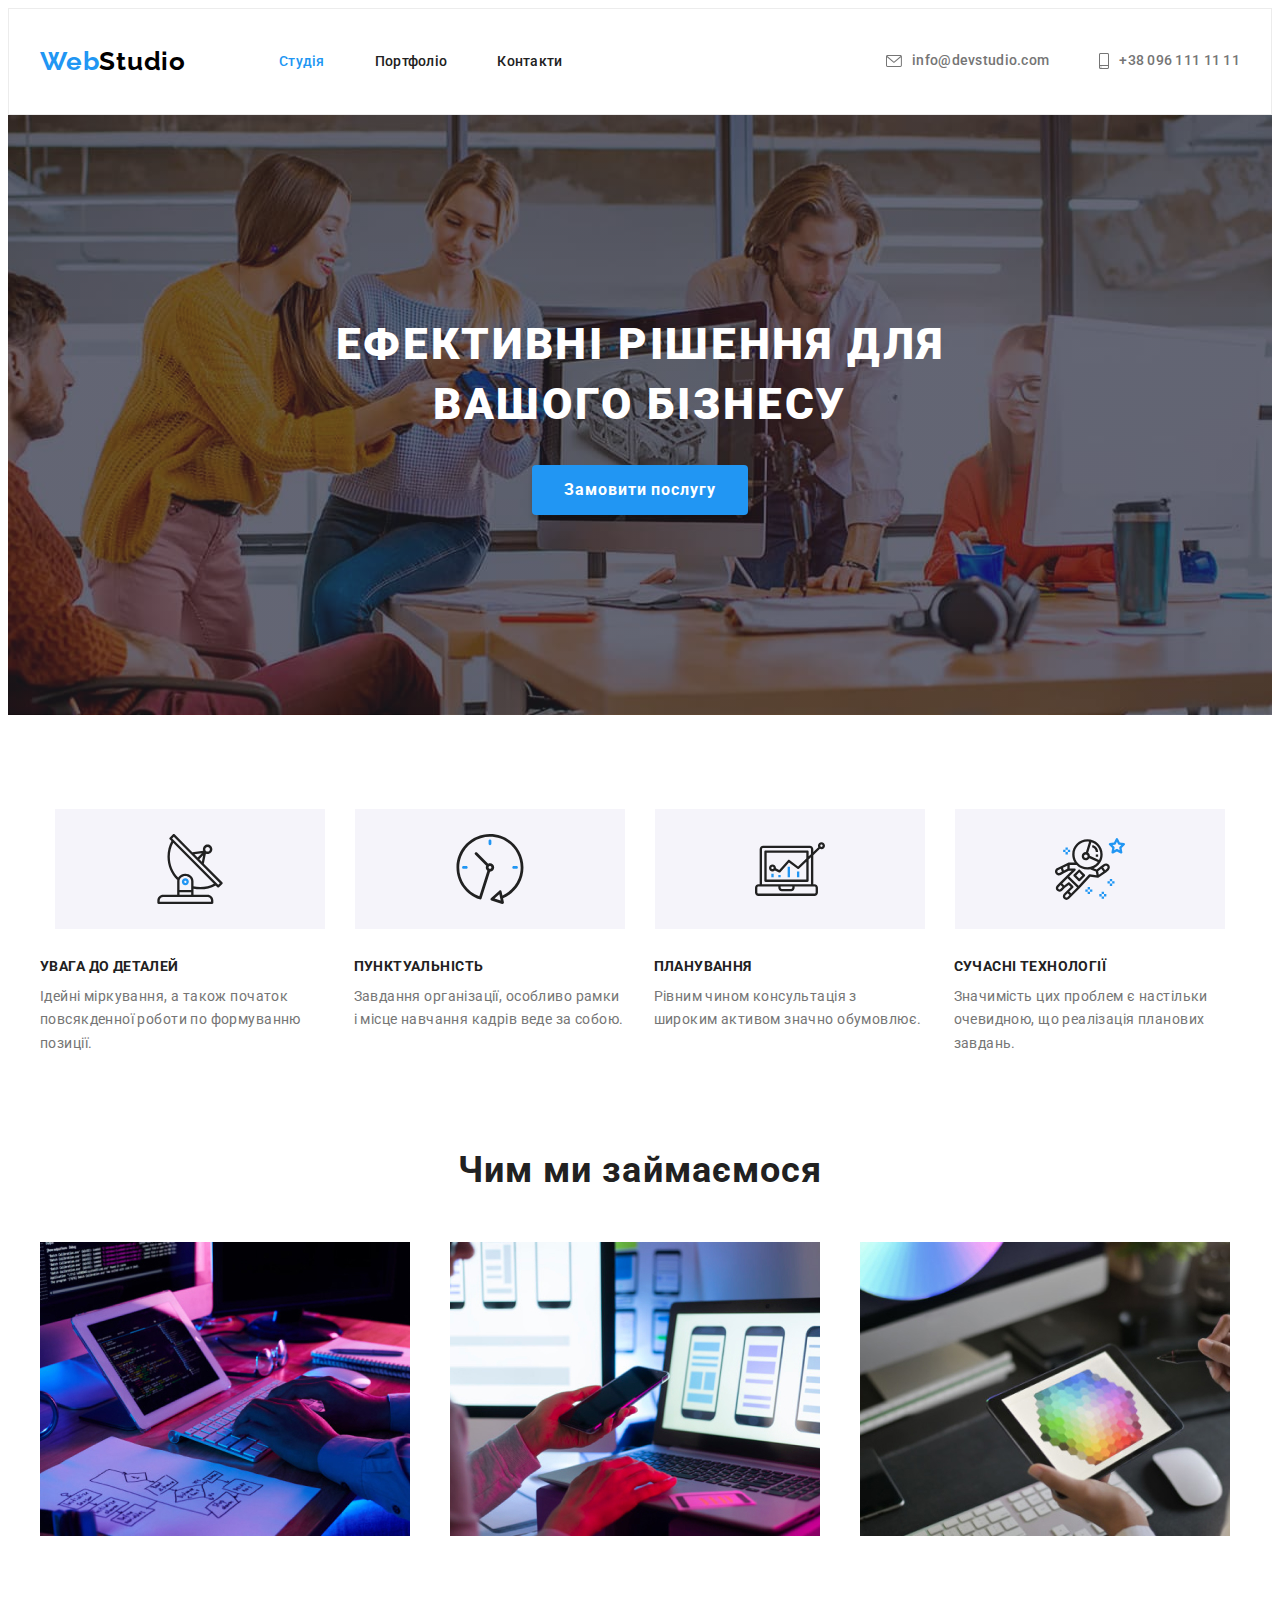
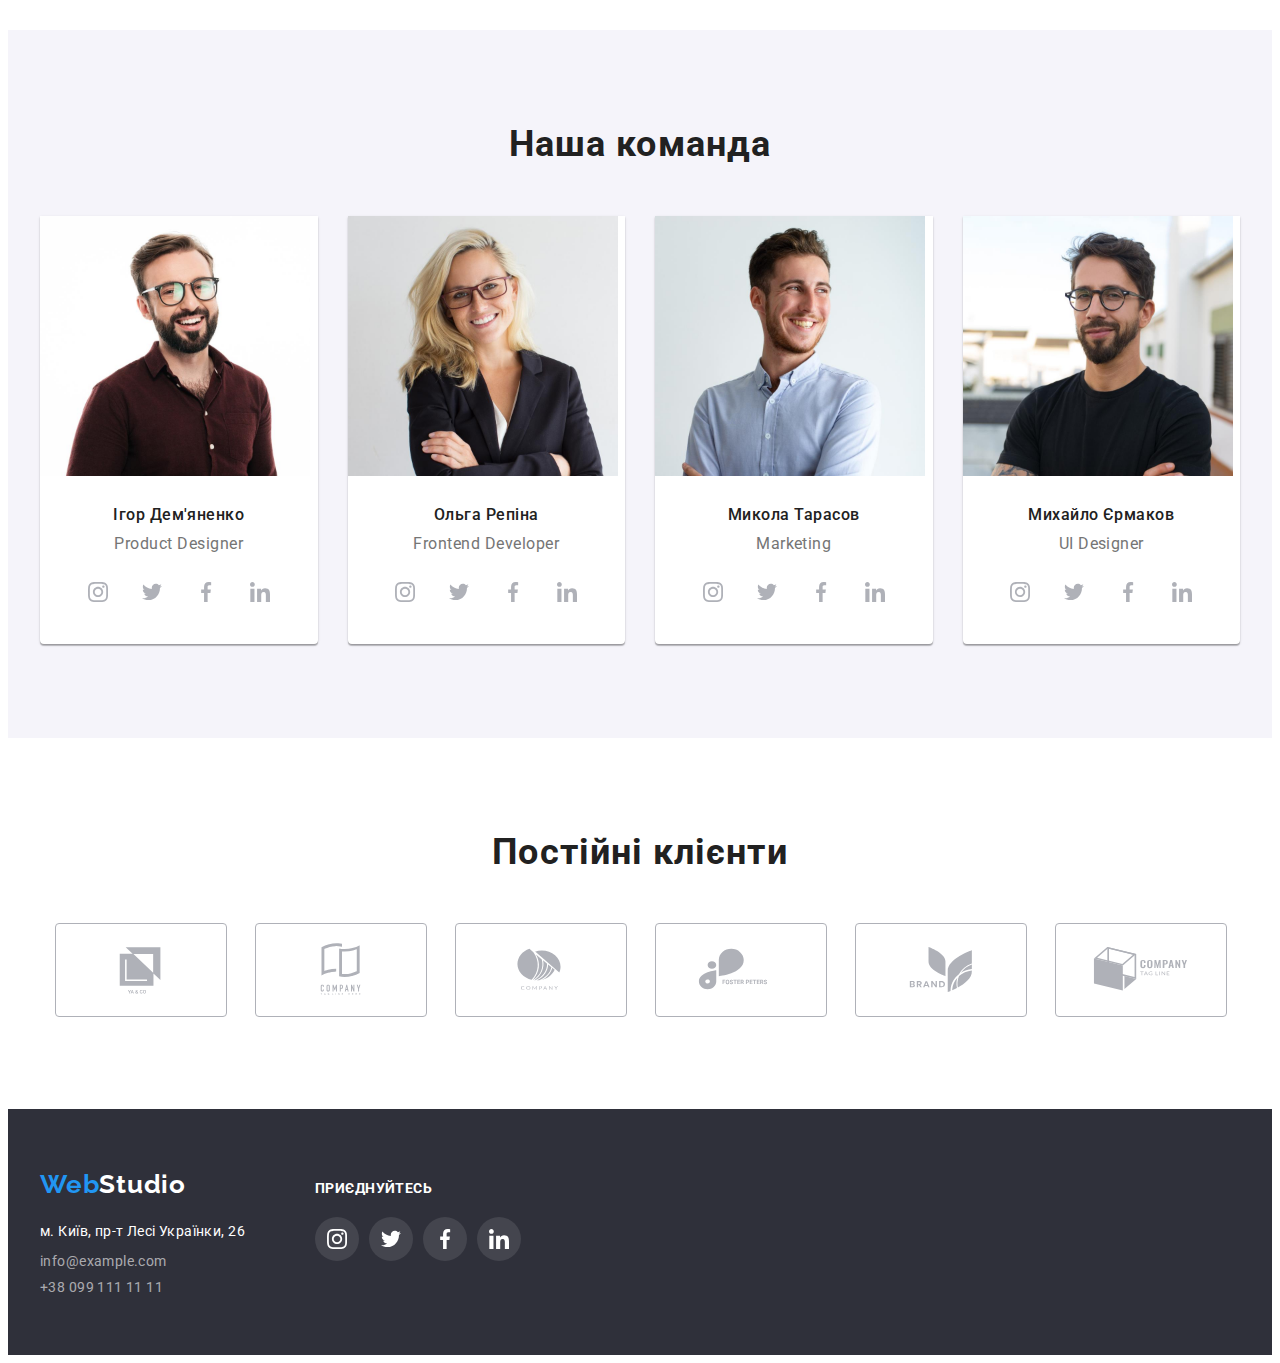
==== index.html @ 76aff952 "add files" ====
<!DOCTYPE html>
<html lang="uk">
  <head>
    <meta charset="UTF-8" />
    <meta http-equiv="X-UA-Compatible" content="IE=edge" />
    <meta name="viewport" content="width=device-width, initial-scale=1.0" />
    <link rel="preconnect" href="https://fonts.googleapis.com" />
    <link rel="preconnect" href="https://fonts.gstatic.com" crossorigin />
    <link
      href="https://fonts.googleapis.com/css2?family=Raleway:wght@700&family=Roboto:wght@400;500;700;900&display=swap"
      rel="stylesheet"
    />
    <link
      rel="stylesheet"
      href="https://cdnjs.cloudflare.com/ajax/libs/modern-normalize/1.1.0/modern-normalize.min.css"
      integrity="sha512-wpPYUAdjBVSE4KJnH1VR1HeZfpl1ub8YT/NKx4PuQ5NmX2tKuGu6U/JRp5y+Y8XG2tV+wKQpNHVUX03MfMFn9Q=="
      crossorigin="anonymous"
      referrerpolicy="no-referrer"
    />
    <link rel="stylesheet" href="./css/styles.css" />
    <title>WebStudio</title>
  </head>
  <body>
    <!-- Header -->
    <header class="header">
      <div class="container">
        <a href="./index.html" lang="en" class="logo link"
          >Web<span class="header-studio">Studio</span></a
        >
        <nav class="header-nav">
          <ul class="nav-list list">
            <li class="nav-item"><a class="nav-link current link" href="">Студія</a></li>
            <li class="nav-item"><a class="nav-link link" href="./portfolio.html">Портфоліо</a></li>
            <li class="nav-item"><a class="nav-link link" href="">Контакти</a></li>
          </ul>
        </nav>

        <ul class="header-list list">
          <li class="header-item">
            <a class="header-contact link" href="mailto:info@devstudio.com">
              <svg class="contact-icon" width="16" height="12">
                <use href="./img/symbol-defs.svg#icon-envelope"></use>
              </svg>
              info@devstudio.com</a
            >
          </li>
          <li class="header-item">
            <a class="header-contact link" href="tel:+380961111111">
              <svg class="contact-icon" width="10" height="16">
                <use href="./img/symbol-defs.svg#icon-smartphone"></use>
              </svg>
              +38 096 111 11 11</a
            >
          </li>
        </ul>
      </div>
    </header>

    <main>
      <!-- Hero -->
      <section class="hero section">
        <div class="container">
          <h1 class="hero-title">Ефективні рішення для вашого бізнесу</h1>
          <button type="button" class="hero-btn">Замовити послугу</button>
        </div>
      </section>

      <!-- Benefits -->
      <section class="benefits section">
        <div class="container">
          <h2 class="benefits-title visually-hidden">Переваги</h2>
          <ul class="benefits-icon-list list">
            <li class="benefits-icon-item">
              <svg class="icon-benefits" width="70" height="70">
                <use href="./img/symbol-defs.svg#icon-antenna"></use>
              </svg>
            </li>
            <li class="benefits-icon-item">
              <svg class="icon-benefits" width="70" height="70">
                <use href="./img/symbol-defs.svg#icon-clock"></use>
              </svg>
            </li>
            <li class="benefits-icon-item">
              <svg class="icon-benefits" width="70" height="70">
                <use href="./img/symbol-defs.svg#icon-diagram"></use>
              </svg>
            </li>
            <li class="benefits-icon-item">
              <svg class="icon-benefits" width="70" height="70">
                <use href="./img/symbol-defs.svg#icon-astronaut"></use>
              </svg>
            </li>
          </ul>
          <ul class="benefits-list list">
            <li class="benefits-item">
              <h3 class="benefits-subtitle">Увага до деталей</h3>
              <p class="benefits-text">
                Ідейні міркування, а також початок повсякденної роботи по формуванню позиції.
              </p>
            </li>
            <li class="benefits-item">
              <h3 class="benefits-subtitle">Пунктуальність</h3>
              <p class="benefits-text">
                Завдання організації, особливо рамки і місце навчання кадрів веде за собою.
              </p>
            </li>
            <li class="benefits-item">
              <h3 class="benefits-subtitle">Планування</h3>
              <p class="benefits-text">
                Рівним чином консультація з широким активом значно обумовлює.
              </p>
            </li>
            <li class="benefits-item">
              <h3 class="benefits-subtitle">Сучасні технології</h3>
              <p class="benefits-text">
                Значимість цих проблем є настільки очевидною, що реалізація планових завдань.
              </p>
            </li>
          </ul>
        </div>
      </section>

      <!-- Works -->
      <section class="works section">
        <div class="container">
          <h2 class="works-title">Чим ми займаємося</h2>
          <ul class="works-list list">
            <li class="works-item">
              <img
                class="works-image"
                src="./img/img.jpg"
                alt="розробка програмного забезпечення"
                width="370"
              />
            </li>
            <li class="works-item">
              <img
                class="works-image"
                src="./img/img(1).jpg"
                alt="тестування мобільного додатку"
                width="370"
              />
            </li>
            <li class="works-item">
              <img
                class="works-image"
                src="./img/img(2).jpg"
                alt="робота з палітрою кольорів"
                width="370"
              />
            </li>
          </ul>
        </div>
      </section>

      <!-- Team -->
      <section class="team section">
        <div class="container">
          <h2 class="team-title">Наша команда</h2>
          <ul class="team-list list">
            <li class="team-item">
              <img class="team-image" src="./img/team1.jpg" alt="Product Designer" width="270" />
              <div class="team-container">
                <h3 class="team-subtitle">Ігор Дем'яненко</h3>
                <p class="team-text" lang="en">Product Designer</p>
                <ul class="team-social-list list">
                  <li class="team-social-items">
                    <a href="" class="social-icon-link link">
                      <svg class="social-icon" width="20" height="20">
                        <use href="./img/symbol-defs.svg#icon-instagram"></use>
                      </svg>
                    </a>
                  </li>
                  <li class="team-social-items">
                    <a href="" class="social-icon-link link">
                      <svg class="social-icon" width="20" height="20">
                        <use href="./img/symbol-defs.svg#icon-twitter"></use>
                      </svg>
                    </a>
                  </li>
                  <li class="team-social-items">
                    <a href="" class="social-icon-link link">
                      <svg class="social-icon" width="20" height="20">
                        <use href="./img/symbol-defs.svg#icon-facebook"></use>
                      </svg>
                    </a>
                  </li>
                  <li class="team-social-items">
                    <a href="" class="social-icon-link link">
                      <svg class="social-icon" width="20" height="20">
                        <use href="./img/symbol-defs.svg#icon-linkedin"></use>
                      </svg>
                    </a>
                  </li>
                </ul>
              </div>
            </li>
            <li class="team-item">
              <img class="team-image" src="./img/team2.jpg" alt="Frontend Developer" width="270" />
              <div class="team-container">
                <h3 class="team-subtitle">Ольга Репіна</h3>
                <p class="team-text" lang="en">Frontend Developer</p>
                <ul class="team-social-list list">
                  <li class="team-social-items">
                    <a href="" class="social-icon-link link">
                      <svg class="social-icon" width="20" height="20">
                        <use href="./img/symbol-defs.svg#icon-instagram"></use>
                      </svg>
                    </a>
                  </li>
                  <li class="team-social-items">
                    <a href="" class="social-icon-link link">
                      <svg class="social-icon" width="20" height="20">
                        <use href="./img/symbol-defs.svg#icon-twitter"></use>
                      </svg>
                    </a>
                  </li>
                  <li class="team-social-items">
                    <a href="" class="social-icon-link link">
                      <svg class="social-icon" width="20" height="20">
                        <use href="./img/symbol-defs.svg#icon-facebook"></use>
                      </svg>
                    </a>
                  </li>
                  <li class="team-social-items">
                    <a href="" class="social-icon-link link">
                      <svg class="social-icon" width="20" height="20">
                        <use href="./img/symbol-defs.svg#icon-linkedin"></use>
                      </svg>
                    </a>
                  </li>
                </ul>
              </div>
            </li>
            <li class="team-item">
              <img class="team-image" src="./img/team3.jpg" alt="Marketing" width="270" />
              <div class="team-container">
                <h3 class="team-subtitle">Микола Тарасов</h3>
                <p class="team-text" lang="en">Marketing</p>
                <ul class="team-social-list list">
                  <li class="team-social-items">
                    <a href="" class="social-icon-link link">
                      <svg class="social-icon" width="20" height="20">
                        <use href="./img/symbol-defs.svg#icon-instagram"></use>
                      </svg>
                    </a>
                  </li>
                  <li class="team-social-items">
                    <a href="" class="social-icon-link link">
                      <svg class="social-icon" width="20" height="20">
                        <use href="./img/symbol-defs.svg#icon-twitter"></use>
                      </svg>
                    </a>
                  </li>
                  <li class="team-social-items">
                    <a href="" class="social-icon-link link">
                      <svg class="social-icon" width="20" height="20">
                        <use href="./img/symbol-defs.svg#icon-facebook"></use>
                      </svg>
                    </a>
                  </li>
                  <li class="team-social-items">
                    <a href="" class="social-icon-link link">
                      <svg class="social-icon" width="20" height="20">
                        <use href="./img/symbol-defs.svg#icon-linkedin"></use>
                      </svg>
                    </a>
                  </li>
                </ul>
              </div>
            </li>
            <li class="team-item">
              <img class="team-image" src="./img/team4.jpg" alt="UI Designer" width="270" />
              <div class="team-container">
                <h3 class="team-subtitle">Михайло Єрмаков</h3>
                <p class="team-text" lang="en">UI Designer</p>
                <ul class="team-social-list list">
                  <li class="team-social-items">
                    <a href="" class="social-icon-link link">
                      <svg class="social-icon" width="20" height="20">
                        <use href="./img/symbol-defs.svg#icon-instagram"></use>
                      </svg>
                    </a>
                  </li>
                  <li class="team-social-items">
                    <a href="" class="social-icon-link link">
                      <svg class="social-icon" width="20" height="20">
                        <use href="./img/symbol-defs.svg#icon-twitter"></use>
                      </svg>
                    </a>
                  </li>
                  <li class="team-social-items">
                    <a href="" class="social-icon-link link">
                      <svg class="social-icon" width="20" height="20">
                        <use href="./img/symbol-defs.svg#icon-facebook"></use>
                      </svg>
                    </a>
                  </li>
                  <li class="team-social-items">
                    <a href="" class="social-icon-link link">
                      <svg class="social-icon" width="20" height="20">
                        <use href="./img/symbol-defs.svg#icon-linkedin"></use>
                      </svg>
                    </a>
                  </li>
                </ul>
              </div>
            </li>
          </ul>
        </div>
      </section>
    </main>

    <section class="clients section">
      <div class="container">
        <h2 class="clients-title">Постійні клієнти</h2>
        <ul class="clients-icon-list list">
          <li class="clients-icon-item">
            <a href="" class="clients-icon-link link">
              <svg class="icon-clients" width="106" height="60">
                <use href="./img/symbol-defs.svg#icon-company1"></use>
              </svg>
            </a>
          </li>
          <li class="clients-icon-item">
            <a href="" class="clients-icon-link link">
              <svg class="icon-clients" width="106" height="60">
                <use href="./img/symbol-defs.svg#icon-company2"></use>
              </svg>
            </a>
          </li>
          <li class="clients-icon-item">
            <a href="" class="clients-icon-link link">
              <svg class="icon-clients" width="106" height="60">
                <use href="./img/symbol-defs.svg#icon-company3"></use></svg
            ></a>
          </li>
          <li class="clients-icon-item">
            <a href="" class="clients-icon-link link"
              ><svg class="icon-clients" width="106" height="60">
                <use href="./img/symbol-defs.svg#icon-company4"></use></svg
            ></a>
          </li>
          <li class="clients-icon-item">
            <a href="" class="clients-icon-link link"
              ><svg class="icon-clients" width="106" height="60">
                <use href="./img/symbol-defs.svg#icon-company5"></use></svg
            ></a>
          </li>
          <li class="clients-icon-item">
            <a href="" class="clients-icon-link link"
              ><svg class="icon-clients" width="106" height="60">
                <use href="./img/symbol-defs.svg#icon-company6"></use></svg
            ></a>
          </li>
        </ul>
      </div>
    </section>

    <!-- Footer -->
    <footer class="footer">
      <div class="footer-container container">
        <div>
          <a class="logo footer-logo link" href="./index.html"
            >Web<span class="footer-studio">Studio</span></a
          >
          <address class="footer-address">
            <ul class="footel-list list">
              <li class="footer-item">
                <a
                  class="footer-link link"
                  href="https://www.google.com/maps/place/бульвар+Лесі+Українки,+26,+Київ,+02000/@50.427353,30.5411324,16z/"
                  target="_blank"
                  rel="nofollow noopener noreferrer"
                  >м. Київ, пр-т Лесі Українки, 26</a
                >
              </li>
              <li class="footer-item">
                <a class="footer-mail link" href="mailto:info@example.com">info@example.com</a>
              </li>
              <li class="footer-item">
                <a class="footer-tel link" href="tel:+380991111111">+38 099 111 11 11</a>
              </li>
            </ul>
          </address>
        </div>
        <div class="join-container">
          <p class="join-title">Приєднуйтесь</p>
          <ul class="join-social-list list">
            <li class="join-social-item">
              <a href="" class="join-icon-link link"
                ><svg class="social-icon" width="20" height="20">
                  <use href="./img/symbol-defs.svg#icon-instagram"></use></svg
              ></a>
            </li>
            <li class="join-social-item">
              <a href="" class="join-icon-link link"
                ><svg class="social-icon" width="20" height="20">
                  <use href="./img/symbol-defs.svg#icon-twitter"></use></svg
              ></a>
            </li>
            <li class="join-social-item">
              <a href="" class="join-icon-link link"
                ><svg class="social-icon" width="20" height="20">
                  <use href="./img/symbol-defs.svg#icon-facebook"></use></svg
              ></a>
            </li>
            <li class="join-social-item">
              <a href="" class="join-icon-link link"
                ><svg class="social-icon" width="20" height="20">
                  <use href="./img/symbol-defs.svg#icon-linkedin"></use></svg
              ></a>
            </li>
          </ul>
        </div>
      </div>
    </footer>
  </body>
</html>
---- css/styles.css ----
/* ------Змінні------- */

:root {
  --main-color: #212121;
  --secondary-color: #ffffff;
  --accent-color: #2196f3;
  --text-color: #757575;
  --secondary-background-color: #f5f4fa;
}

p,
h1,
h2,
h3,
h4,
h5,
h6 {
  margin: 0;
}

ul {
  margin: 0;
  padding-left: 0;
}

img {
  display: block;
}

body {
  font-family: 'Roboto', sans-serif;
  color: var(--main-color);
  background-color: var(--secondary-color);
}

.section {
  padding-top: 94px;
  padding-bottom: 94px;
}

.container {
  width: 1200px;
  margin: 0 auto;
  padding-left: 15px;
  padding-right: 15px;
}

.list {
  list-style: none;
}

.link {
  text-decoration: none;
}

.visually-hidden {
  position: absolute;
  width: 1px;
  height: 1px;
  margin: -1px;
  border: 0;
  padding: 0;
  white-space: nowrap;
  clip-path: inset(100%);
  clip: rect(0 0 0 0);
  overflow: hidden;
}

/* --------Header --------*/

.header {
  padding-top: 24px;
  padding-bottom: 25px;
  border: 1px solid #ececec;
}

.header .container {
  display: flex;
  align-items: center;
}

.nav-list {
  display: flex;
  margin-left: 93px;
}

.nav-item:not(:last-child) {
  margin-right: 50px;
}

.header-list {
  display: flex;
  margin-left: auto;
}

.logo {
  font-family: 'Raleway';
  font-weight: 700;
  font-size: 26px;
  line-height: 1.19;
  letter-spacing: 0.03em;
  color: var(--accent-color);
}

.header-studio {
  color: #000000;
}

.nav-link {
  font-weight: 500;
  font-size: 14px;
  line-height: 1.4;
  letter-spacing: 0.02em;
  color: var(--main-color);
  padding-top: 20px;
  padding-bottom: 20px;
}

.header-contact {
  font-weight: 500;
  font-size: 14px;
  line-height: 1.14;
  letter-spacing: 0.02em;
  color: var(--text-color);
  display: flex;
  align-items: center;
  padding-top: 20px;
  padding-bottom: 20px;
}

.contact-icon {
  margin-right: 10px;
  fill: currentColor;
}

.header-item + .header-item {
  margin-left: 50px;
}

.nav-link:hover,
.nav-link:focus,
.header-contact:hover,
.header-contact:focus {
  color: var(--accent-color);
}

.current {
  color: var(--accent-color);
}

/* -------Hero-------- */

.hero {
  background-color: #1d1d22;
  max-width: 1600px;
  margin: 0 auto;
  padding-top: 200px;
  padding-bottom: 200px;
  text-align: center;
  background-image: linear-gradient(rgba(47, 48, 58, 0.4), rgba(47, 48, 58, 0.4)),
    url(../img/bghero.jpg);
  background-position: center;
  background-repeat: no-repeat;
}

.hero-title {
  width: 696px;
  font-weight: 900;
  font-size: 44px;
  line-height: 1.36;
  letter-spacing: 0.06em;
  text-transform: uppercase;
  text-align: center;
  color: var(--secondary-color);
  margin-bottom: 30px;
  margin-right: auto;
  margin-left: auto;
}

.hero-btn {
  min-width: 200px;
  font-family: inherit;
  font-weight: 700;
  font-size: 16px;
  line-height: 1.87;
  color: var(--secondary-color);
  background-color: var(--accent-color);
  letter-spacing: 0.06em;
  cursor: pointer;
  padding: 10px 32px;
  border: transparent;
  box-shadow: 0px 4px 4px rgba(0, 0, 0, 0.15);
  border-radius: 4px;
}

.hero-btn:hover,
.hero-btn:focus {
  background-color: #188ce8;
}

/* -------Benefits------- */

.benefits-icon-list {
  display: flex;
  justify-content: center;
  margin-bottom: 30px;
}

.benefits-icon-item {
  width: 270px;
  height: 120px;
  background-color: var(--secondary-background-color);
  margin-right: 30px;
  display: flex;
  justify-content: center;
  align-items: center;
}

.benefits-icon-item:last-child {
  margin-right: 0;
}

.benefits-list {
  display: flex;
}

.benefits-item:not(:last-child) {
  margin-right: 30px;
  min-width: 270px;
}

.benefits-subtitle {
  font-weight: 700;
  font-size: 14px;
  line-height: 1.14;
  letter-spacing: 0.03em;
  text-transform: uppercase;
  margin-bottom: 10px;
}

.benefits-text {
  font-size: 14px;
  line-height: 1.71;
  letter-spacing: 0.03em;
  color: var(--text-color);
}

/* -------Works------- */

.works {
  padding-top: 0;
}

.works-title {
  font-weight: 700;
  font-size: 36px;
  line-height: 1.16;
  letter-spacing: 0.03em;
  margin-bottom: 50px;
  text-align: center;
}

.works-list {
  display: flex;
  margin-right: -30px;
}

.works-item {
  width: calc((100% - 60px) / 3);
  margin-right: 30px;
}

/* -------Team-------- */

.team {
  background-color: var(--secondary-background-color);
}

.team-list {
  display: flex;
  margin-right: -30px;
}

.team-item {
  background-color: var(--secondary-color);
  width: calc((100% - 90px) / 4);
  margin-right: 30px;
  box-shadow: 0px 1px 3px rgba(0, 0, 0, 0.12), 0px 1px 1px rgba(0, 0, 0, 0.14),
    0px 2px 1px rgba(0, 0, 0, 0.2);
  border-radius: 0px 0px 4px 4px;
}

.team-title {
  font-weight: 700;
  font-size: 36px;
  line-height: 1.16;
  letter-spacing: 0.03em;
  margin-bottom: 50px;
  text-align: center;
}

.team-container {
  padding-top: 30px;
  padding-bottom: 30px;
  text-align: center;
}

.team-subtitle {
  font-weight: 500;
  font-size: 16px;
  line-height: 1.18;
  letter-spacing: 0.03em;
  margin-bottom: 10px;
}

.team-text {
  font-size: 16px;
  line-height: 1.18;
  letter-spacing: 0.03em;
  color: var(--text-color);
  margin-bottom: 16px;
}

.team-social-list {
  display: flex;
  justify-content: center;
}

.team-social-items {
  width: 44px;
  height: 44px;
  margin-right: 10px;
}

.team-social-items:last-child {
  margin-right: 0;
}

.social-icon-link {
  width: 100%;
  height: 100%;
  background-color: var(--secondary-color);
  border-radius: 50%;
  display: flex;
  align-items: center;
  justify-content: center;
  fill: #afb1b8;
}

.social-icon-link:hover,
.social-icon-link:focus {
  fill: var(--secondary-color);
  background-color: var(--accent-color);
}

/* -------Clients------- */

.clients-title {
  font-weight: 700;
  font-size: 36px;
  line-height: 1.16;
  letter-spacing: 0.03em;
  margin-bottom: 50px;
  text-align: center;
}

.clients-icon-list {
  display: flex;
  justify-content: center;
}

.clients-icon-item {
  width: 170px;
  height: 92px;
  margin-right: 30px;
}

.clients-icon-item:last-child {
  margin-right: 0;
}

.clients-icon-link {
  width: 100%;
  height: 100%;
  display: flex;
  align-items: center;
  justify-content: center;
  border: 1px solid #afb1b8;
  border-radius: 4px;
  fill: #afb1b8;
  outline: transparent;
}

.clients-icon-link:hover,
.clients-icon-link:focus {
  border-color: var(--accent-color);
}

.clients-icon-link:hover .icon-clients,
.clients-icon-link:focus .icon-clients {
  fill: var(--accent-color);
  border-color: var(--accent-color);
}

/* ------Footer------*/

.footer {
  background-color: #2f303a;
  padding-top: 60px;
  padding-bottom: 60px;
}

.footer-container {
  display: flex;
  align-items: baseline;
}

.footer-logo {
  display: block;
  margin-bottom: 20px;
}

.footer-studio {
  color: var(--secondary-color);
}

.footer-address {
  font-style: normal;
}

.footer-item:not(:last-child) {
  margin-bottom: 9px;
}

.footer-link {
  font-size: 14px;
  line-height: 1.71;
  letter-spacing: 0.03em;
  color: var(--secondary-color);
  display: block;
}

.footer-mail,
.footer-tel {
  display: block;
}

.footer-tel,
.footer-mail {
  font-size: 14px;
  line-height: 1.17;
  letter-spacing: 0.03em;
  color: rgba(255, 255, 255, 0.6);
}

.footer-mail:hover,
.footer-mail:focus,
.footer-tel:hover,
.footer-tel:focus,
.footer-link:hover,
.footer-link:focus {
  color: var(--accent-color);
}

.join-container {
  width: 206px;
  margin-left: 70px;
}

.join-title {
  font-family: 'Roboto';
  font-weight: 700;
  font-size: 14px;
  line-height: 1.14;
  letter-spacing: 0.03em;
  text-transform: uppercase;
  color: var(--secondary-color);
  margin-bottom: 20px;
}

.join-social-list {
  display: flex;
  justify-content: center;
}

.join-social-item {
  width: 44px;
  height: 44px;
  margin-right: 10px;
}

.join-social-item:last-child {
  margin-right: 0;
}

.join-icon-link {
  width: 100%;
  height: 100%;
  background-color: rgba(255, 255, 255, 0.1);
  border-radius: 50%;
  display: flex;
  align-items: center;
  justify-content: center;
  fill: var(--secondary-color);
}

.join-icon-link:hover,
.join-icon-link:focus {
  background-color: var(--accent-color);
}

/* ------Portfolio------- */

.portfolio-nav {
  display: flex;
  justify-content: center;
}

.portfolio-nav-item:not(:last-child) {
  margin-right: 8px;
}

.portfolio-btn {
  font-family: inherit;
  font-weight: 500;
  font-size: 16px;
  line-height: 1.36;
  letter-spacing: 0.03em;
  color: var(--main-color);
  background-color: var(--secondary-background-color);
  cursor: pointer;
  padding: 6px 22px;
  border-radius: 4px;
  border: transparent;
}

.portfolio-btn-all {
  font-family: inherit;
  font-weight: 500;
  font-size: 16px;
  line-height: 1.36;
  letter-spacing: 0.03em;
  color: var(--secondary-color);
  background-color: var(--accent-color);
  cursor: pointer;
}

.portfolio-btn:hover,
.portfolio-btn:focus,
.portfolio-btn:active {
  color: var(--secondary-color);
  background-color: var(--accent-color);
  box-shadow: 0px 3px 1px rgba(0, 0, 0, 0.1), 0px 1px 2px rgba(0, 0, 0, 0.08),
    0px 2px 2px rgba(0, 0, 0, 0.12);
}

.portfolio-list {
  margin-top: 50px;
  display: flex;
  flex-wrap: wrap;
  margin-right: -30px;
  margin-bottom: -30px;
}

.portfolio-list-item {
  width: calc(100% / 3 - 30px);
  margin-right: 30px;
  margin-bottom: 30px;
}

.portfolio-list-item:hover,
.portfolio-list-item:focus {
  box-shadow: 0px 1px 1px rgba(0, 0, 0, 0.12), 0px 4px 4px rgba(0, 0, 0, 0.06),
    1px 4px 6px rgba(0, 0, 0, 0.16);
}

.portfolio-image {
  display: block;
  max-width: 100%;
  height: auto;
}

.portfolio-container {
  padding: 20px 24px;
  border: 1px solid #eeeeee;
}

.portfolio-sub-title {
  font-weight: 700;
  font-size: 18px;
  line-height: 2;
  color: var(--main-color);
  letter-spacing: 0.06em;
  margin-bottom: 4px;
}

.portfilolio-text {
  font-size: 16px;
  line-height: 1.88;
  letter-spacing: 0.03em;
  color: var(--text-color);
}
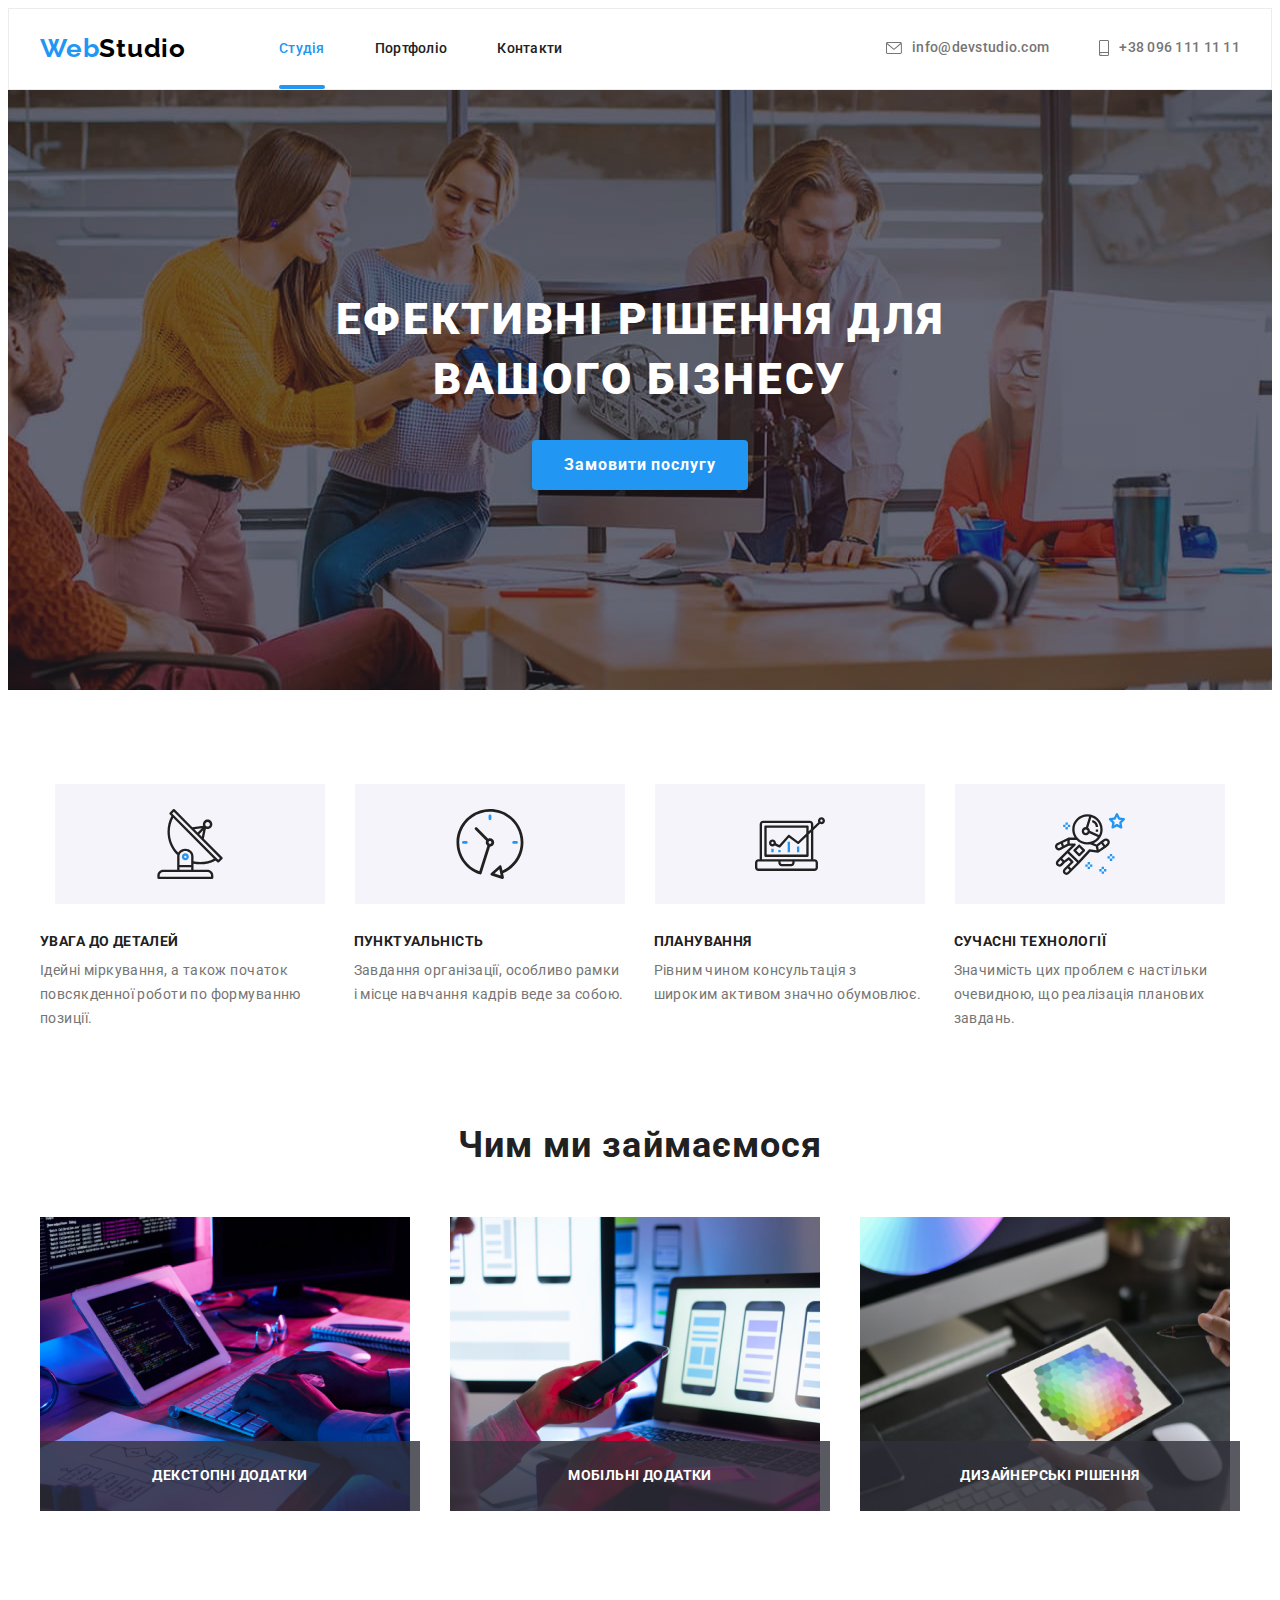
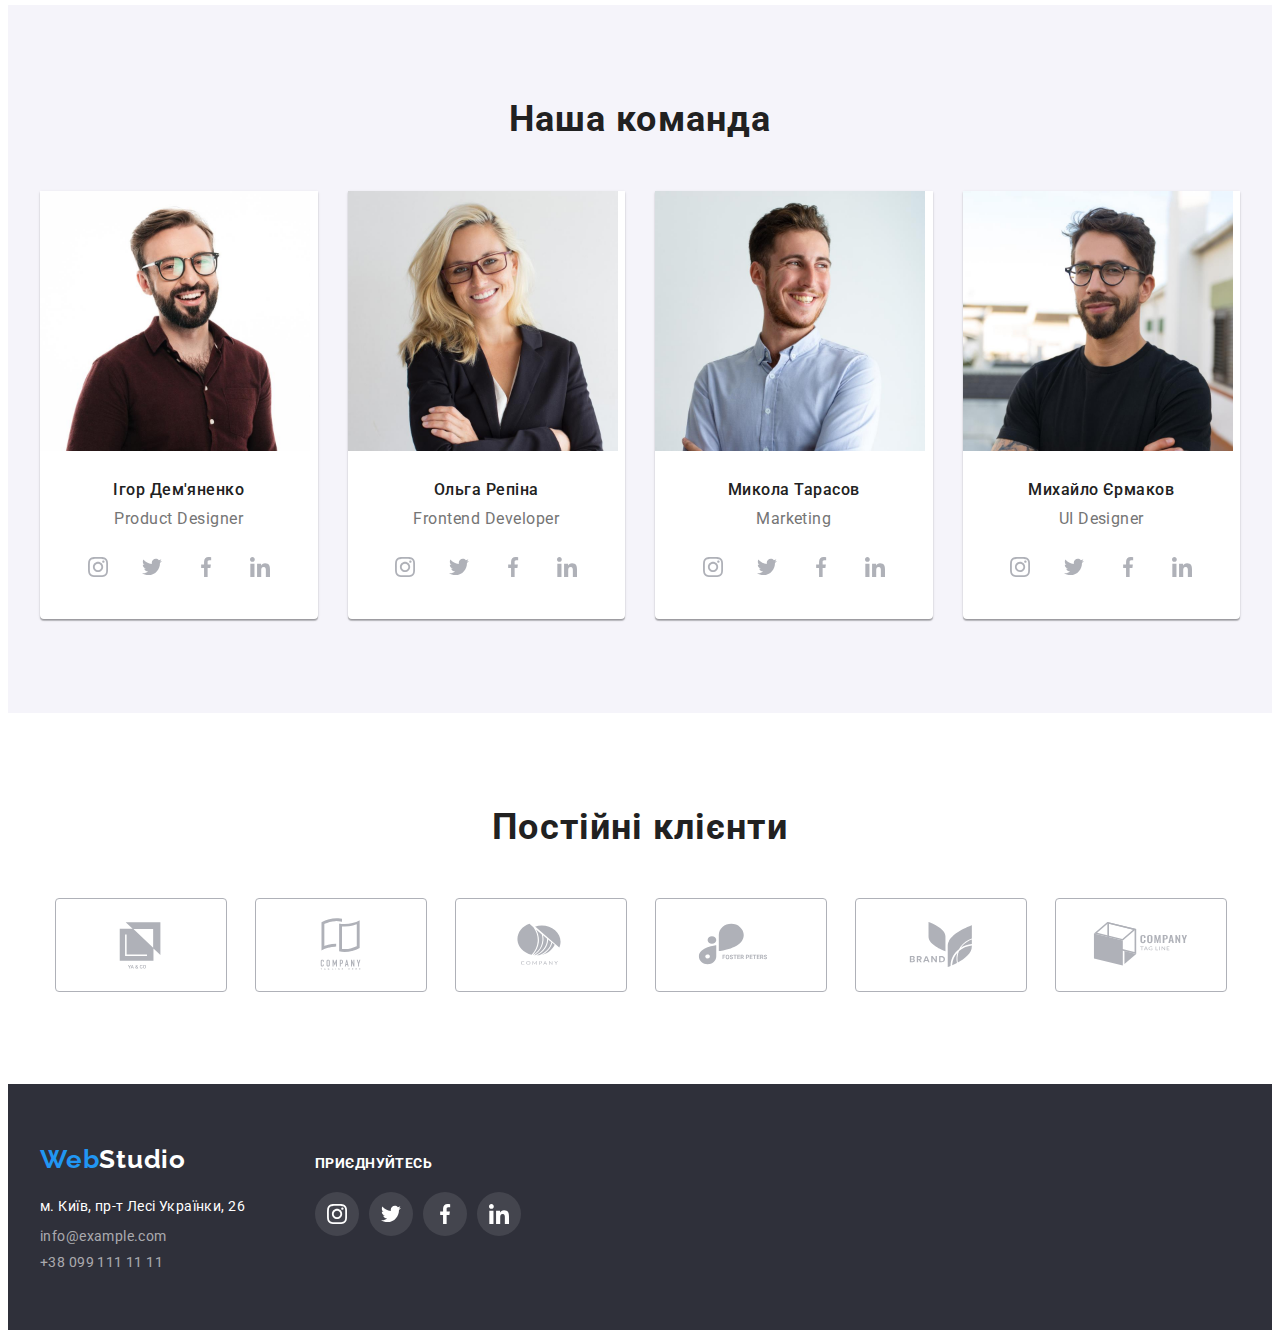
==== commit 8e97cee3: "add absolut, modal" ====
--- a/index.html
+++ b/index.html
@@ -61,7 +61,7 @@
       <section class="hero section">
         <div class="container">
           <h1 class="hero-title">Ефективні рішення для вашого бізнесу</h1>
-          <button type="button" class="hero-btn">Замовити послугу</button>
+          <button type="button" class="hero-btn" data-modal-open>Замовити послугу</button>
         </div>
       </section>
 
@@ -132,6 +132,7 @@
                 alt="розробка програмного забезпечення"
                 width="370"
               />
+              <p class="works-text">Декстопні додатки</p>
             </li>
             <li class="works-item">
               <img
@@ -140,6 +141,7 @@
                 alt="тестування мобільного додатку"
                 width="370"
               />
+              <p class="works-text">Мобільні додатки</p>
             </li>
             <li class="works-item">
               <img
@@ -148,6 +150,7 @@
                 alt="робота з палітрою кольорів"
                 width="370"
               />
+              <p class="works-text">Дизайнерські рішення</p>
             </li>
           </ul>
         </div>
@@ -415,5 +418,17 @@
         </div>
       </div>
     </footer>
+
+    <!-- Modal -->
+    <div class="backdrop is-hidden" data-modal>
+      <div class="modal">
+        <button type="button" class="modal-close-btn" data-modal-close>
+          <svg class="icon-close" width="18" height="18">
+            <use href="./img/symbol-defs.svg#icon-close"></use>
+          </svg>
+        </button>
+      </div>
+    </div>
+    <script src="./js/modal.js"></script>
   </body>
 </html>
--- a/css/styles.css
+++ b/css/styles.css
@@ -113,7 +113,9 @@
   letter-spacing: 0.02em;
   color: var(--main-color);
   padding-top: 20px;
-  padding-bottom: 20px;
+  padding-bottom: 32px;
+  transition: color 250ms cubic-bezier(0.4, 0, 0.2, 1);
+  position: relative;
 }
 
 .header-contact {
@@ -124,8 +126,7 @@
   color: var(--text-color);
   display: flex;
   align-items: center;
-  padding-top: 20px;
-  padding-bottom: 20px;
+  transition: color 250ms cubic-bezier(0.4, 0, 0.2, 1);
 }
 
 .contact-icon {
@@ -146,6 +147,17 @@
 
 .current {
   color: var(--accent-color);
+}
+
+.current::after {
+  content: '';
+  width: 100%;
+  height: 4px;
+  background-color: var(--accent-color);
+  border-radius: 2px;
+  position: absolute;
+  bottom: -1px;
+  left: 0;
 }
 
 /* -------Hero-------- */
@@ -268,6 +280,25 @@
 .works-item {
   width: calc((100% - 60px) / 3);
   margin-right: 30px;
+  position: relative;
+}
+
+.works-text {
+  font-weight: 700;
+  font-size: 14px;
+  line-height: 1.14;
+  text-align: center;
+  display: flex;
+  justify-content: center;
+  align-items: center;
+  letter-spacing: 0.03em;
+  text-transform: uppercase;
+  color: var(--secondary-color);
+  background-color: rgba(47, 48, 58, 0.8);
+  height: 70px;
+  width: 100%;
+  position: absolute;
+  bottom: 0;
 }
 
 /* -------Team-------- */
@@ -345,6 +376,8 @@
   align-items: center;
   justify-content: center;
   fill: #afb1b8;
+  transition: fill 250ms cubic-bezier(0.4, 0, 0.2, 1),
+    background-color 250ms cubic-bezier(0.4, 0, 0.2, 1);
 }
 
 .social-icon-link:hover,
@@ -438,11 +471,13 @@
   letter-spacing: 0.03em;
   color: var(--secondary-color);
   display: block;
+  transition: color 250ms cubic-bezier(0.4, 0, 0.2, 1);
 }
 
 .footer-mail,
 .footer-tel {
   display: block;
+  transition: color 250ms cubic-bezier(0.4, 0, 0.2, 1);
 }
 
 .footer-tel,
@@ -502,6 +537,7 @@
   align-items: center;
   justify-content: center;
   fill: var(--secondary-color);
+  transition: background-color 250ms cubic-bezier(0.4, 0, 0.2, 1);
 }
 
 .join-icon-link:hover,
@@ -532,6 +568,9 @@
   padding: 6px 22px;
   border-radius: 4px;
   border: transparent;
+  transition: color 250ms cubic-bezier(0.4, 0, 0.2, 1),
+    background-color 250ms cubic-bezier(0.4, 0, 0.2, 1),
+    box-shadow 250ms cubic-bezier(0.4, 0, 0.2, 1);
 }
 
 .portfolio-btn-all {
@@ -566,6 +605,7 @@
   width: calc(100% / 3 - 30px);
   margin-right: 30px;
   margin-bottom: 30px;
+  transition: box-shadow 250ms cubic-bezier(0.4, 0, 0.2, 1);
 }
 
 .portfolio-list-item:hover,
@@ -578,6 +618,30 @@
   display: block;
   max-width: 100%;
   height: auto;
+}
+
+.thumb {
+  position: relative;
+  overflow: hidden;
+}
+
+.overley-text {
+  font-size: 18px;
+  line-height: 1.55;
+  letter-spacing: 0.03em;
+  color: var(--secondary-color);
+  background-color: rgba(33, 150, 243, 0.9);
+  padding: 63px 24px;
+  position: absolute;
+  top: 0;
+  right: 0;
+  height: 100%;
+  transform: translateY(100%);
+  transition: transform 250ms cubic-bezier(0.4, 0, 0.2, 1);
+}
+
+.portfolio-list-item:hover .overley-text {
+  transform: translateY(0);
 }
 
 .portfolio-container {
@@ -600,3 +664,57 @@
   letter-spacing: 0.03em;
   color: var(--text-color);
 }
+
+/* ------Modal------ */
+
+.backdrop {
+  width: 100%;
+  height: 100%;
+  background-color: rgba(0, 0, 0, 0.2);
+  position: fixed;
+  top: 0;
+  transition: opacity 300ms, visibility 300ms;
+}
+
+.modal {
+  width: 528px;
+  height: 581px;
+  background-color: var(--secondary-color);
+  border-radius: 4px;
+  position: absolute;
+  top: 50%;
+  left: 50%;
+  transform: translate(-50%, -50%) scale(1);
+  transition: 300ms;
+}
+
+.backdrop.is-hidden .modal {
+  transform: translate(-50%, -50%) scale(0);
+}
+
+.modal-close-btn {
+  width: 30px;
+  height: 30px;
+  border-radius: 50%;
+  border: 1px solid rgba(0, 0, 0, 0.1);
+  background-color: transparent;
+  position: absolute;
+  top: 8px;
+  right: 8px;
+  display: block;
+  justify-content: center;
+  align-items: center;
+}
+
+.icon-close {
+  position: absolute;
+  top: 50%;
+  left: 50%;
+  transform: translate(-50%, -50%);
+}
+
+.is-hidden {
+  visibility: hidden;
+  opacity: 0;
+  pointer-events: none;
+}
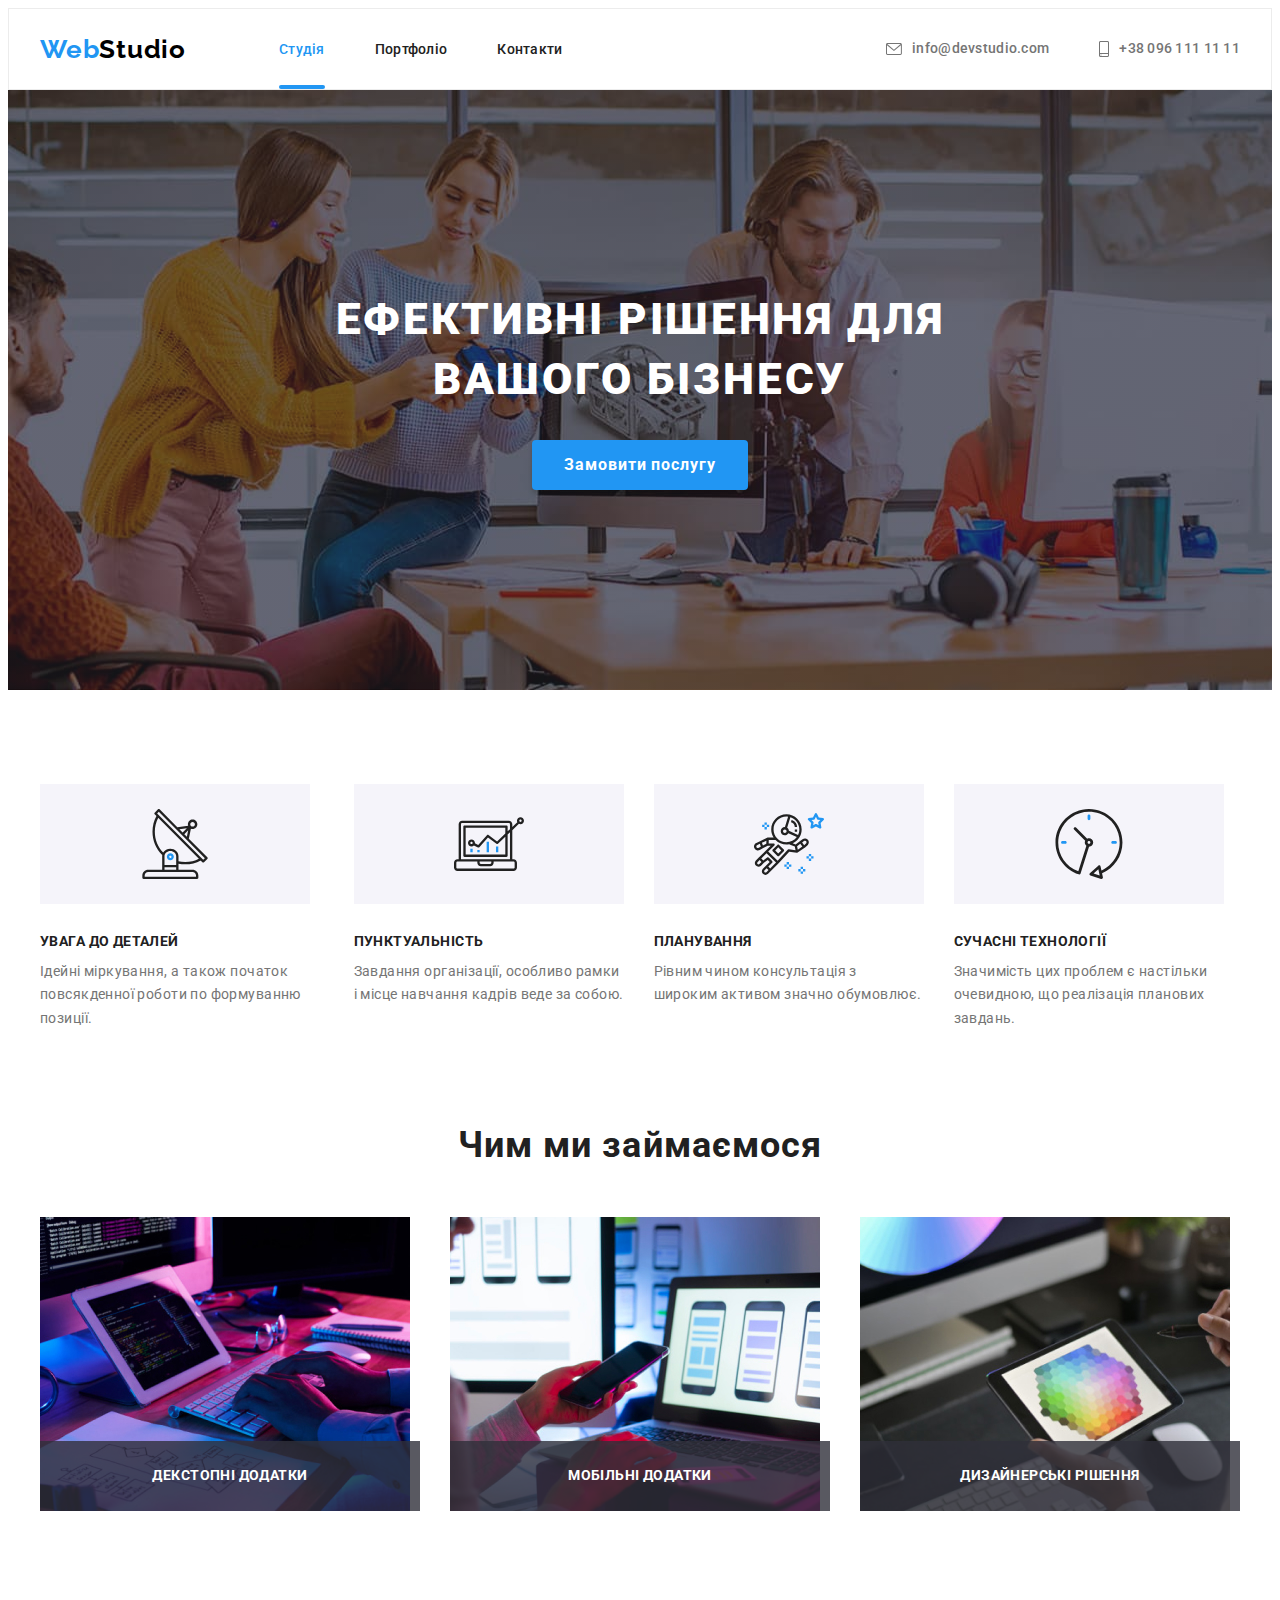
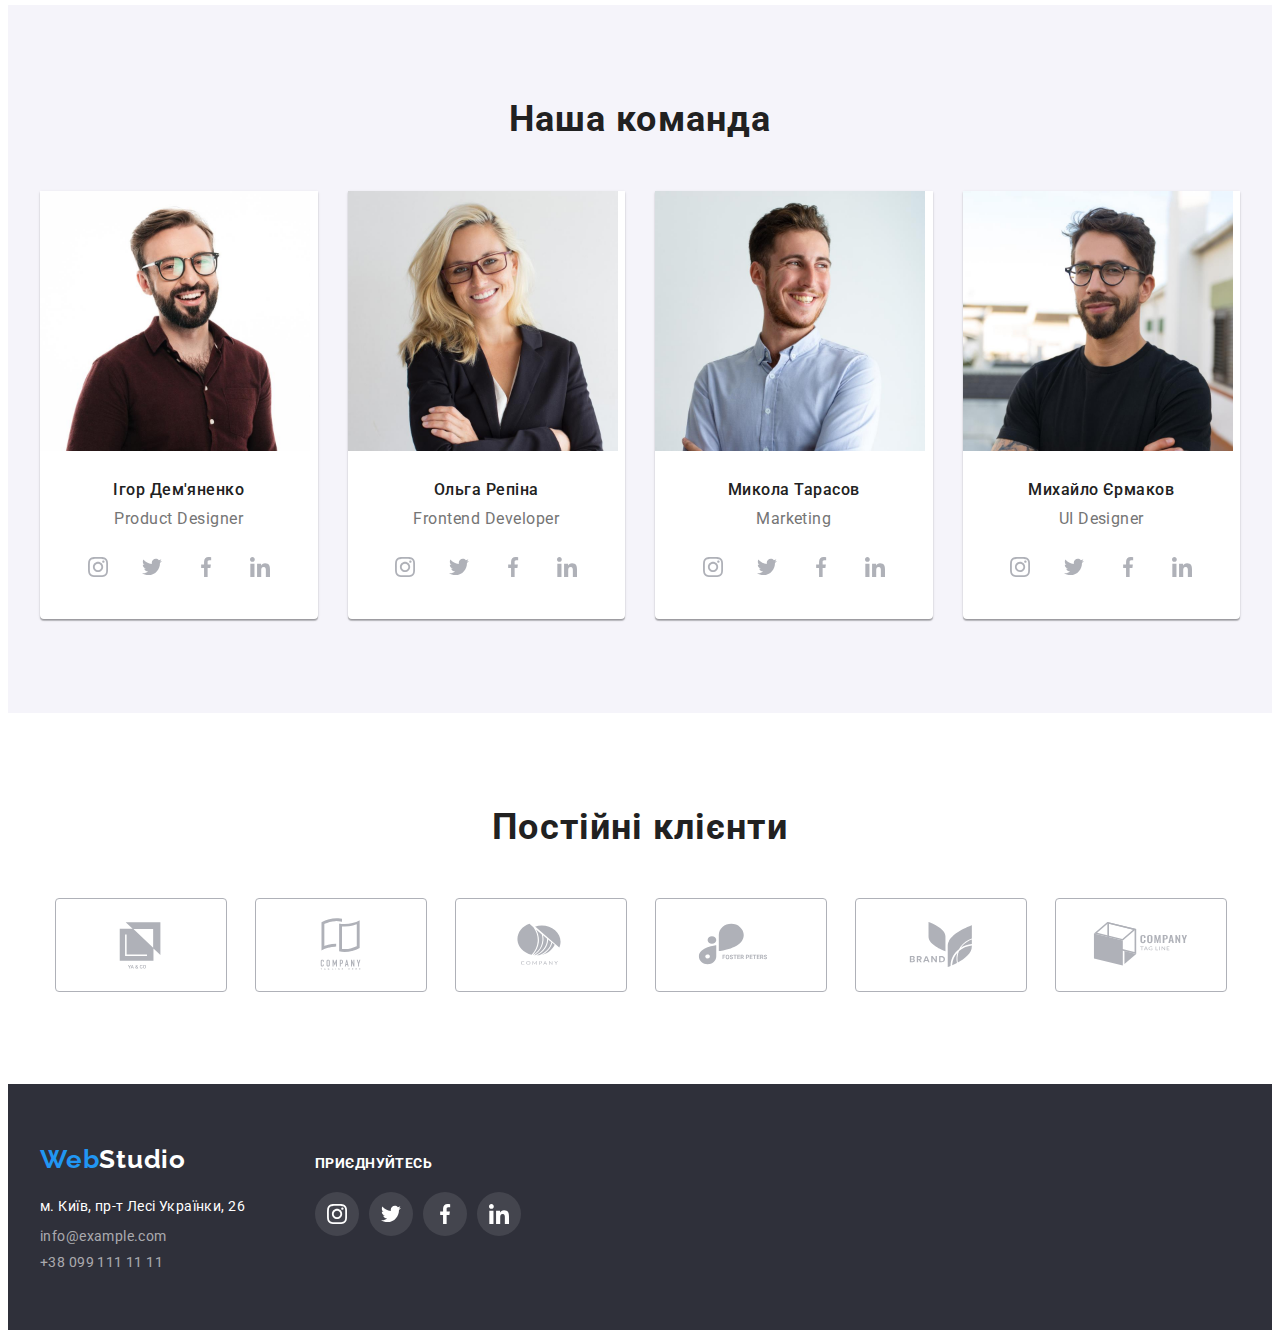
==== commit 94e81175: "correct" ====
--- a/index.html
+++ b/index.html
@@ -69,48 +69,47 @@
       <section class="benefits section">
         <div class="container">
           <h2 class="benefits-title visually-hidden">Переваги</h2>
-          <ul class="benefits-icon-list list">
-            <li class="benefits-icon-item">
-              <svg class="icon-benefits" width="70" height="70">
-                <use href="./img/symbol-defs.svg#icon-antenna"></use>
-              </svg>
-            </li>
-            <li class="benefits-icon-item">
-              <svg class="icon-benefits" width="70" height="70">
-                <use href="./img/symbol-defs.svg#icon-clock"></use>
-              </svg>
-            </li>
-            <li class="benefits-icon-item">
-              <svg class="icon-benefits" width="70" height="70">
-                <use href="./img/symbol-defs.svg#icon-diagram"></use>
-              </svg>
-            </li>
-            <li class="benefits-icon-item">
-              <svg class="icon-benefits" width="70" height="70">
-                <use href="./img/symbol-defs.svg#icon-astronaut"></use>
-              </svg>
-            </li>
-          </ul>
           <ul class="benefits-list list">
             <li class="benefits-item">
+              <div class="benefits-icon-item">
+                <svg class="icon-benefits" width="70" height="70">
+                  <use href="./img/symbol-defs.svg#icon-antenna"></use>
+                </svg>
+              </div>
               <h3 class="benefits-subtitle">Увага до деталей</h3>
               <p class="benefits-text">
                 Ідейні міркування, а також початок повсякденної роботи по формуванню позиції.
               </p>
             </li>
             <li class="benefits-item">
+              <div class="benefits-icon-item">
+                <svg class="icon-benefits" width="70" height="70">
+                  <use href="./img/symbol-defs.svg#icon-diagram"></use>
+                </svg>
+              </div>
               <h3 class="benefits-subtitle">Пунктуальність</h3>
               <p class="benefits-text">
                 Завдання організації, особливо рамки і місце навчання кадрів веде за собою.
               </p>
             </li>
+
             <li class="benefits-item">
+              <div class="benefits-icon-item">
+                <svg class="icon-benefits" width="70" height="70">
+                  <use href="./img/symbol-defs.svg#icon-astronaut"></use>
+                </svg>
+              </div>
               <h3 class="benefits-subtitle">Планування</h3>
               <p class="benefits-text">
                 Рівним чином консультація з широким активом значно обумовлює.
               </p>
             </li>
             <li class="benefits-item">
+              <div class="benefits-icon-item">
+                <svg class="icon-benefits" width="70" height="70">
+                  <use href="./img/symbol-defs.svg#icon-clock"></use>
+                </svg>
+              </div>
               <h3 class="benefits-subtitle">Сучасні технології</h3>
               <p class="benefits-text">
                 Значимість цих проблем є настільки очевидною, що реалізація планових завдань.
--- a/css/styles.css
+++ b/css/styles.css
@@ -69,8 +69,8 @@
 /* --------Header --------*/
 
 .header {
-  padding-top: 24px;
-  padding-bottom: 25px;
+  /* padding-top: 24px;
+  padding-bottom: 25px; */
   border: 1px solid #ececec;
 }
 
@@ -112,7 +112,7 @@
   line-height: 1.4;
   letter-spacing: 0.02em;
   color: var(--main-color);
-  padding-top: 20px;
+  padding-top: 32px;
   padding-bottom: 32px;
   transition: color 250ms cubic-bezier(0.4, 0, 0.2, 1);
   position: relative;
@@ -127,6 +127,8 @@
   display: flex;
   align-items: center;
   transition: color 250ms cubic-bezier(0.4, 0, 0.2, 1);
+  padding-top: 32px;
+  padding-bottom: 32px;
 }
 
 .contact-icon {
@@ -156,7 +158,7 @@
   background-color: var(--accent-color);
   border-radius: 2px;
   position: absolute;
-  bottom: -1px;
+  bottom: 0;
   left: 0;
 }
 
@@ -203,6 +205,7 @@
   border: transparent;
   box-shadow: 0px 4px 4px rgba(0, 0, 0, 0.15);
   border-radius: 4px;
+  transition: background-color 250ms cubic-bezier(0.4, 0, 0.2, 1);
 }
 
 .hero-btn:hover,
@@ -211,25 +214,15 @@
 }
 
 /* -------Benefits------- */
-
-.benefits-icon-list {
-  display: flex;
-  justify-content: center;
-  margin-bottom: 30px;
-}
 
 .benefits-icon-item {
   width: 270px;
   height: 120px;
   background-color: var(--secondary-background-color);
-  margin-right: 30px;
+  margin-bottom: 30px;
   display: flex;
   justify-content: center;
   align-items: center;
-}
-
-.benefits-icon-item:last-child {
-  margin-right: 0;
 }
 
 .benefits-list {
@@ -238,7 +231,6 @@
 
 .benefits-item:not(:last-child) {
   margin-right: 30px;
-  min-width: 270px;
 }
 
 .benefits-subtitle {
@@ -605,11 +597,15 @@
   width: calc(100% / 3 - 30px);
   margin-right: 30px;
   margin-bottom: 30px;
+}
+
+.portfolio-link {
+  display: block;
   transition: box-shadow 250ms cubic-bezier(0.4, 0, 0.2, 1);
 }
 
-.portfolio-list-item:hover,
-.portfolio-list-item:focus {
+.portfolio-link:hover,
+.portfolio-link:focus {
   box-shadow: 0px 1px 1px rgba(0, 0, 0, 0.12), 0px 4px 4px rgba(0, 0, 0, 0.06),
     1px 4px 6px rgba(0, 0, 0, 0.16);
 }
@@ -640,7 +636,8 @@
   transition: transform 250ms cubic-bezier(0.4, 0, 0.2, 1);
 }
 
-.portfolio-list-item:hover .overley-text {
+.portfolio-link:hover .overley-text,
+.portfolio-link:focus .overley-text {
   transform: translateY(0);
 }
 
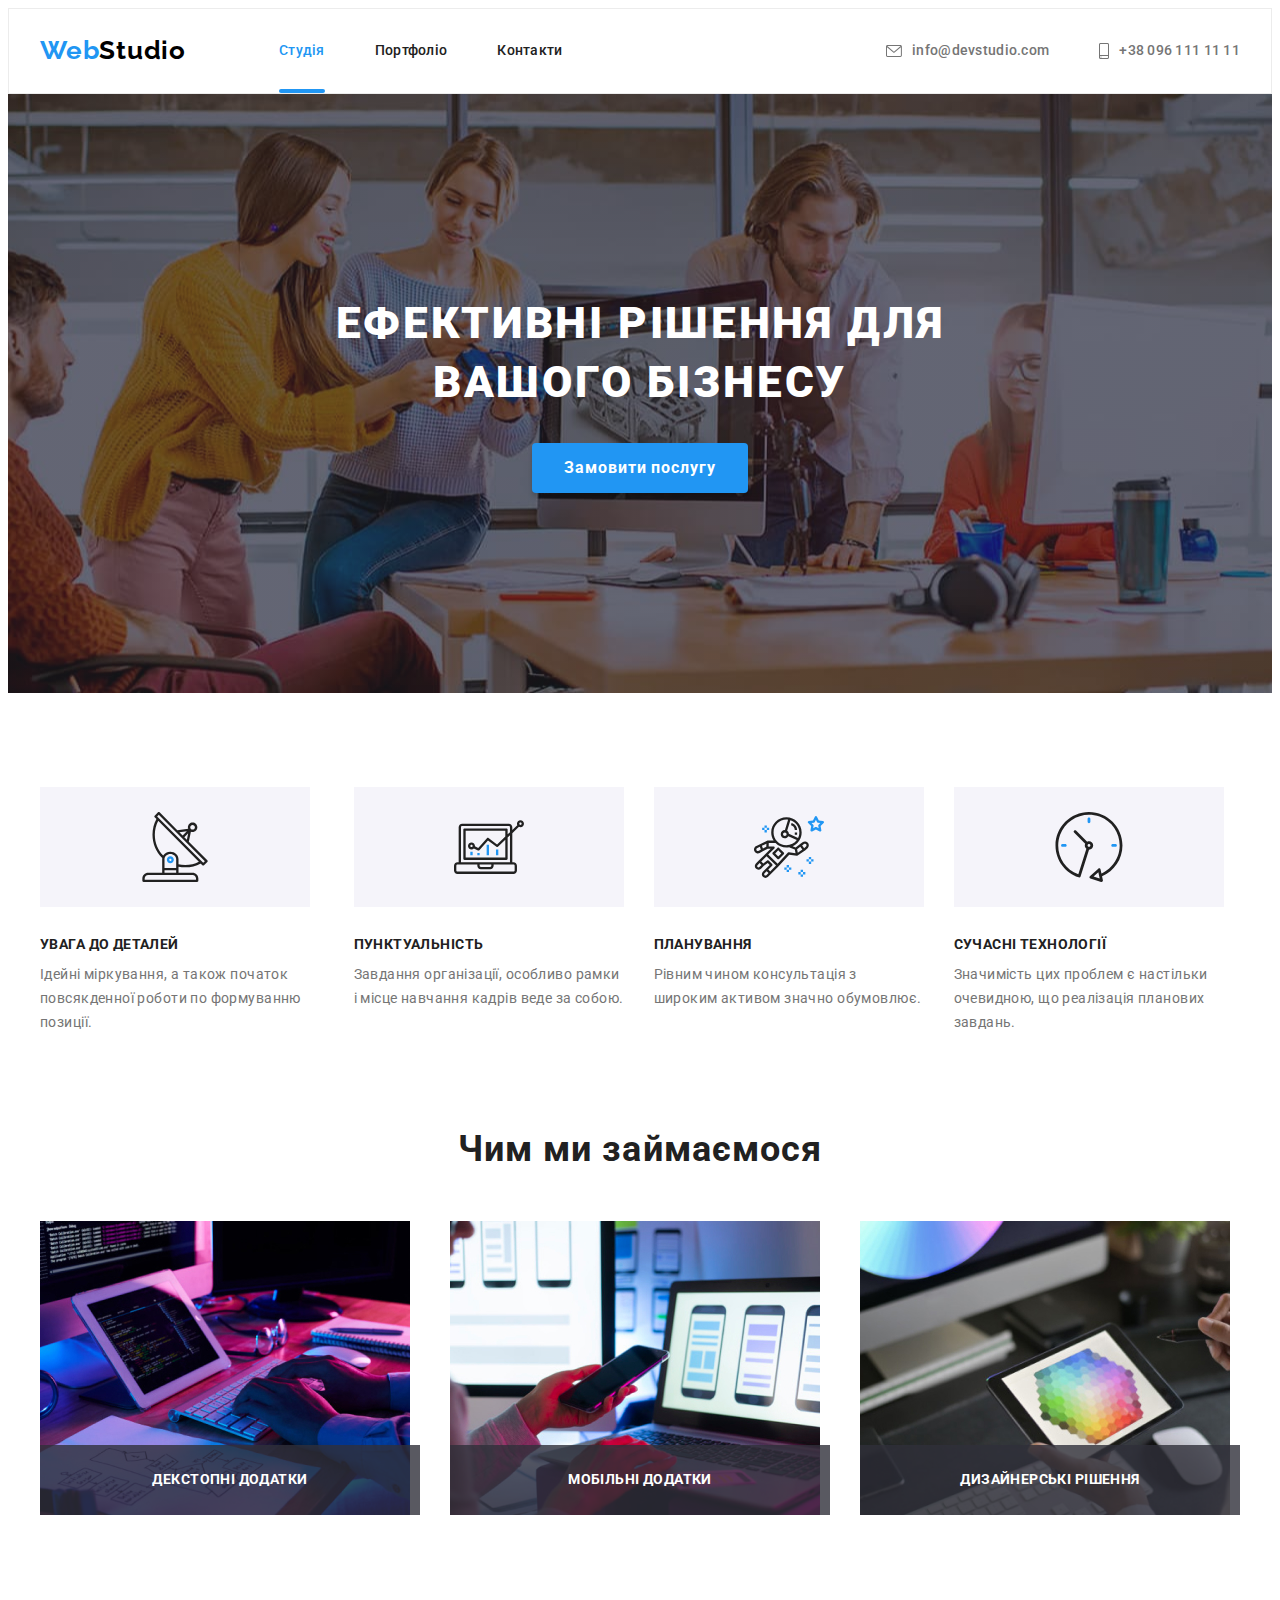
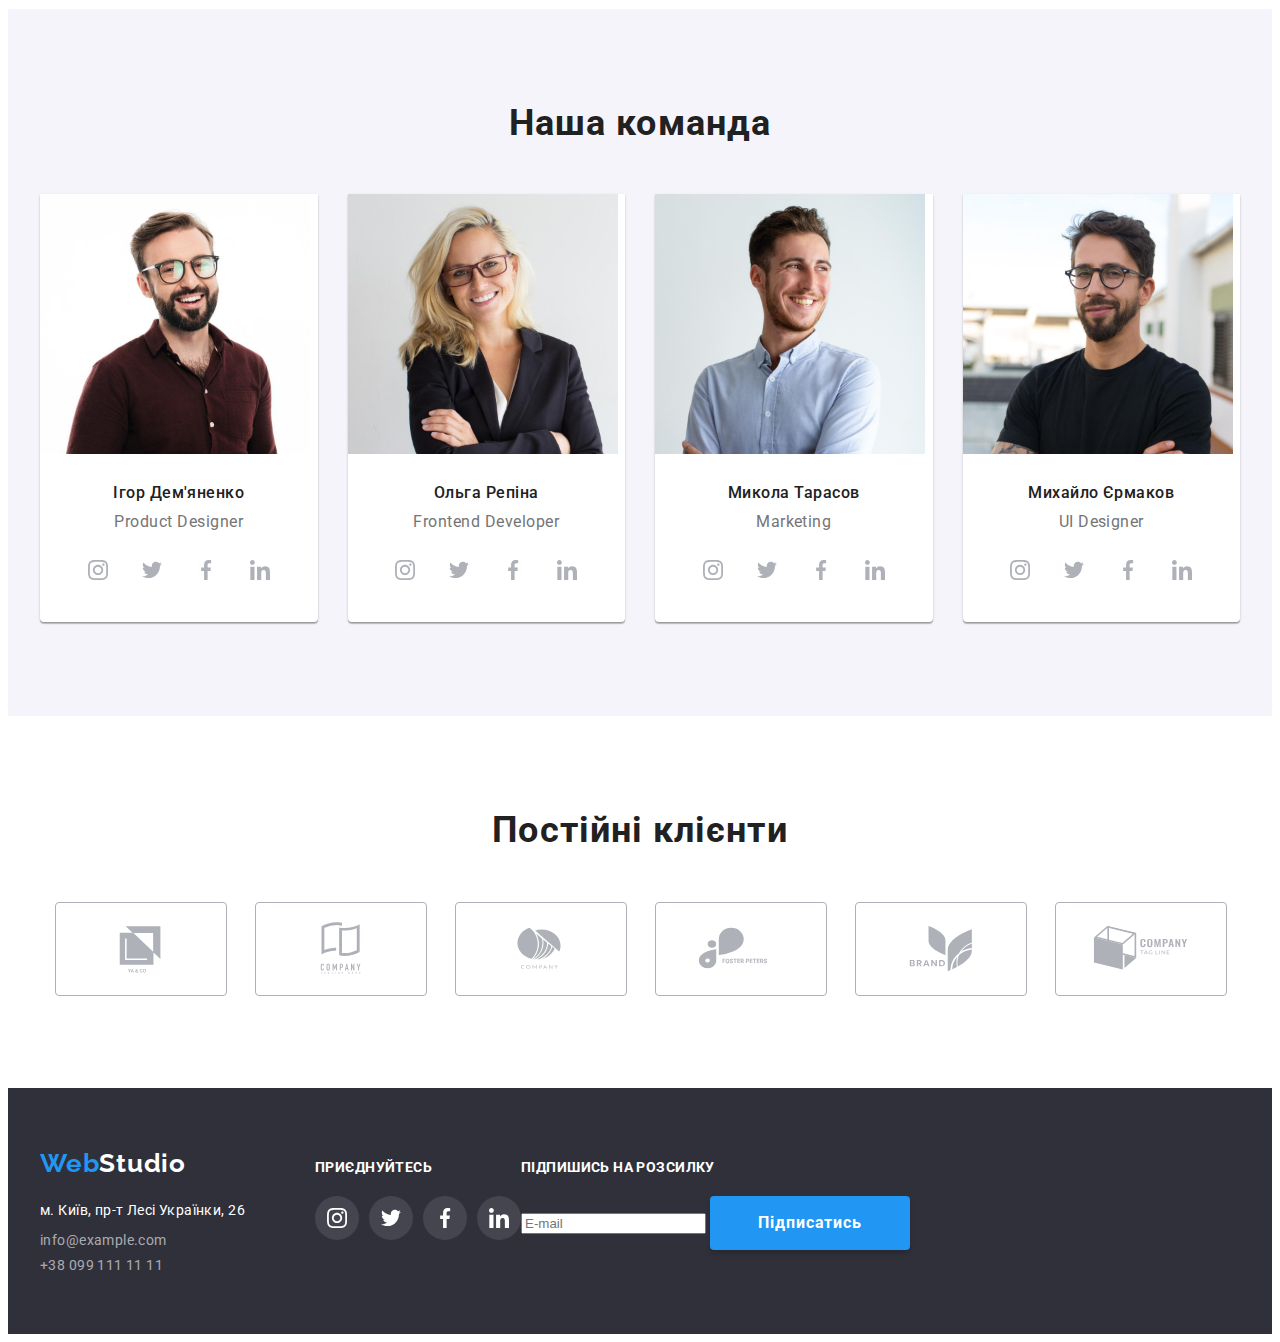
==== commit 532a2088: "correct" ====
--- a/index.html
+++ b/index.html
@@ -415,6 +415,13 @@
             </li>
           </ul>
         </div>
+        <form>
+          <p class="footer-form-text">Підпишись на розсилку</p>
+          <label>
+            <input type="email" name="Email" placeholder="E-mail" />
+          </label>
+          <button type="submit" class="footer-btn">Підписатись</button>
+        </form>
       </div>
     </footer>
 
--- a/css/styles.css
+++ b/css/styles.css
@@ -79,9 +79,12 @@
   align-items: center;
 }
 
+.header-nav {
+  margin-left: 93px;
+}
+
 .nav-list {
   display: flex;
-  margin-left: 93px;
 }
 
 .nav-item:not(:last-child) {
@@ -115,6 +118,7 @@
   padding-top: 32px;
   padding-bottom: 32px;
   transition: color 250ms cubic-bezier(0.4, 0, 0.2, 1);
+  display: block;
   position: relative;
 }
 
@@ -414,6 +418,11 @@
   border-radius: 4px;
   fill: #afb1b8;
   outline: transparent;
+  transition: border 250ms cubic-bezier(0.4, 0, 0.2, 1);
+}
+
+.icon-clients {
+  transition: fill 250ms cubic-bezier(0.4, 0, 0.2, 1);
 }
 
 .clients-icon-link:hover,
@@ -424,7 +433,6 @@
 .clients-icon-link:hover .icon-clients,
 .clients-icon-link:focus .icon-clients {
   fill: var(--accent-color);
-  border-color: var(--accent-color);
 }
 
 /* ------Footer------*/
@@ -715,3 +723,29 @@
   opacity: 0;
   pointer-events: none;
 }
+
+.footer-form-text {
+  font-weight: 700;
+  font-size: 14px;
+  line-height: 1.14;
+  letter-spacing: 0.03em;
+  text-transform: uppercase;
+  color: var(--secondary-color);
+  margin-bottom: 20px;
+}
+
+.footer-btn {
+  width: 200px;
+  font-family: inherit;
+  font-weight: 700;
+  font-size: 16px;
+  line-height: 1.88;
+  text-align: center;
+  letter-spacing: 0.06em;
+  color: var(--secondary-color);
+  background-color: var(--accent-color);
+  box-shadow: 0px 4px 4px rgba(0, 0, 0, 0.15);
+  border-radius: 4px;
+  border-color: transparent;
+  padding: 10px 28px;
+}
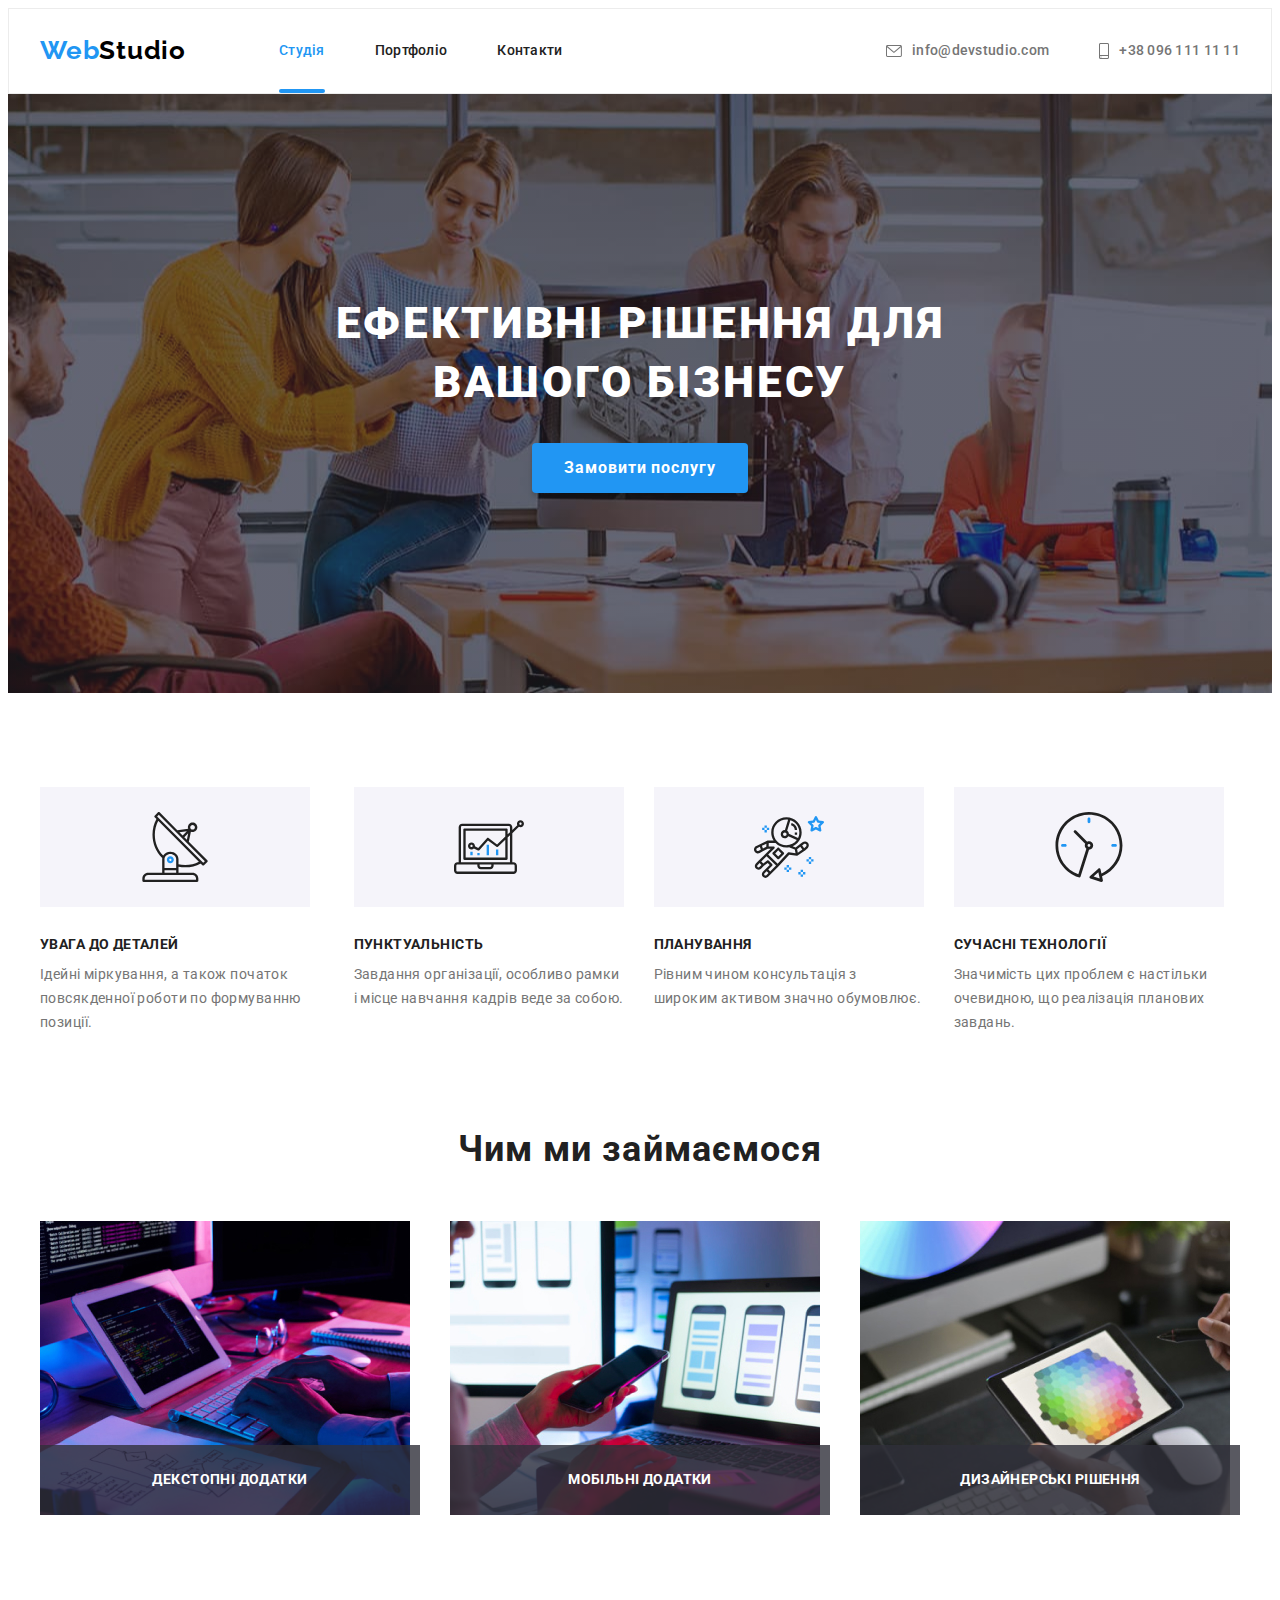
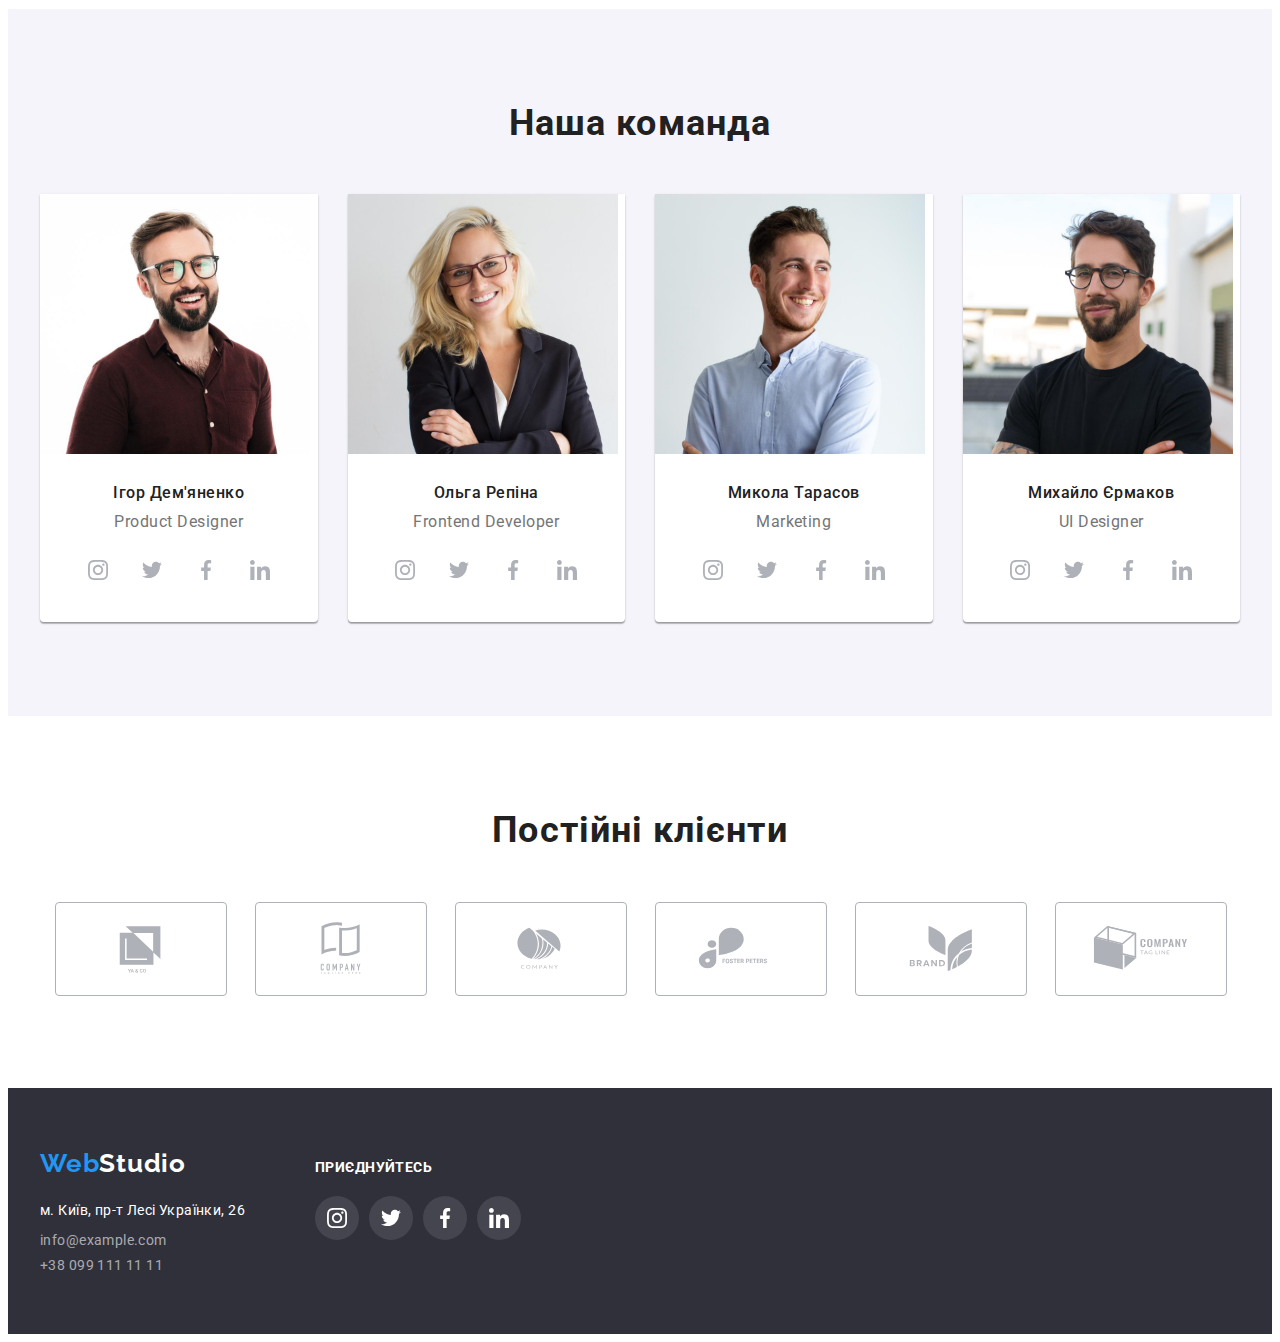
==== commit b1c9b89e: "update" ====
--- a/index.html
+++ b/index.html
@@ -415,13 +415,6 @@
             </li>
           </ul>
         </div>
-        <form>
-          <p class="footer-form-text">Підпишись на розсилку</p>
-          <label>
-            <input type="email" name="Email" placeholder="E-mail" />
-          </label>
-          <button type="submit" class="footer-btn">Підписатись</button>
-        </form>
       </div>
     </footer>
 
